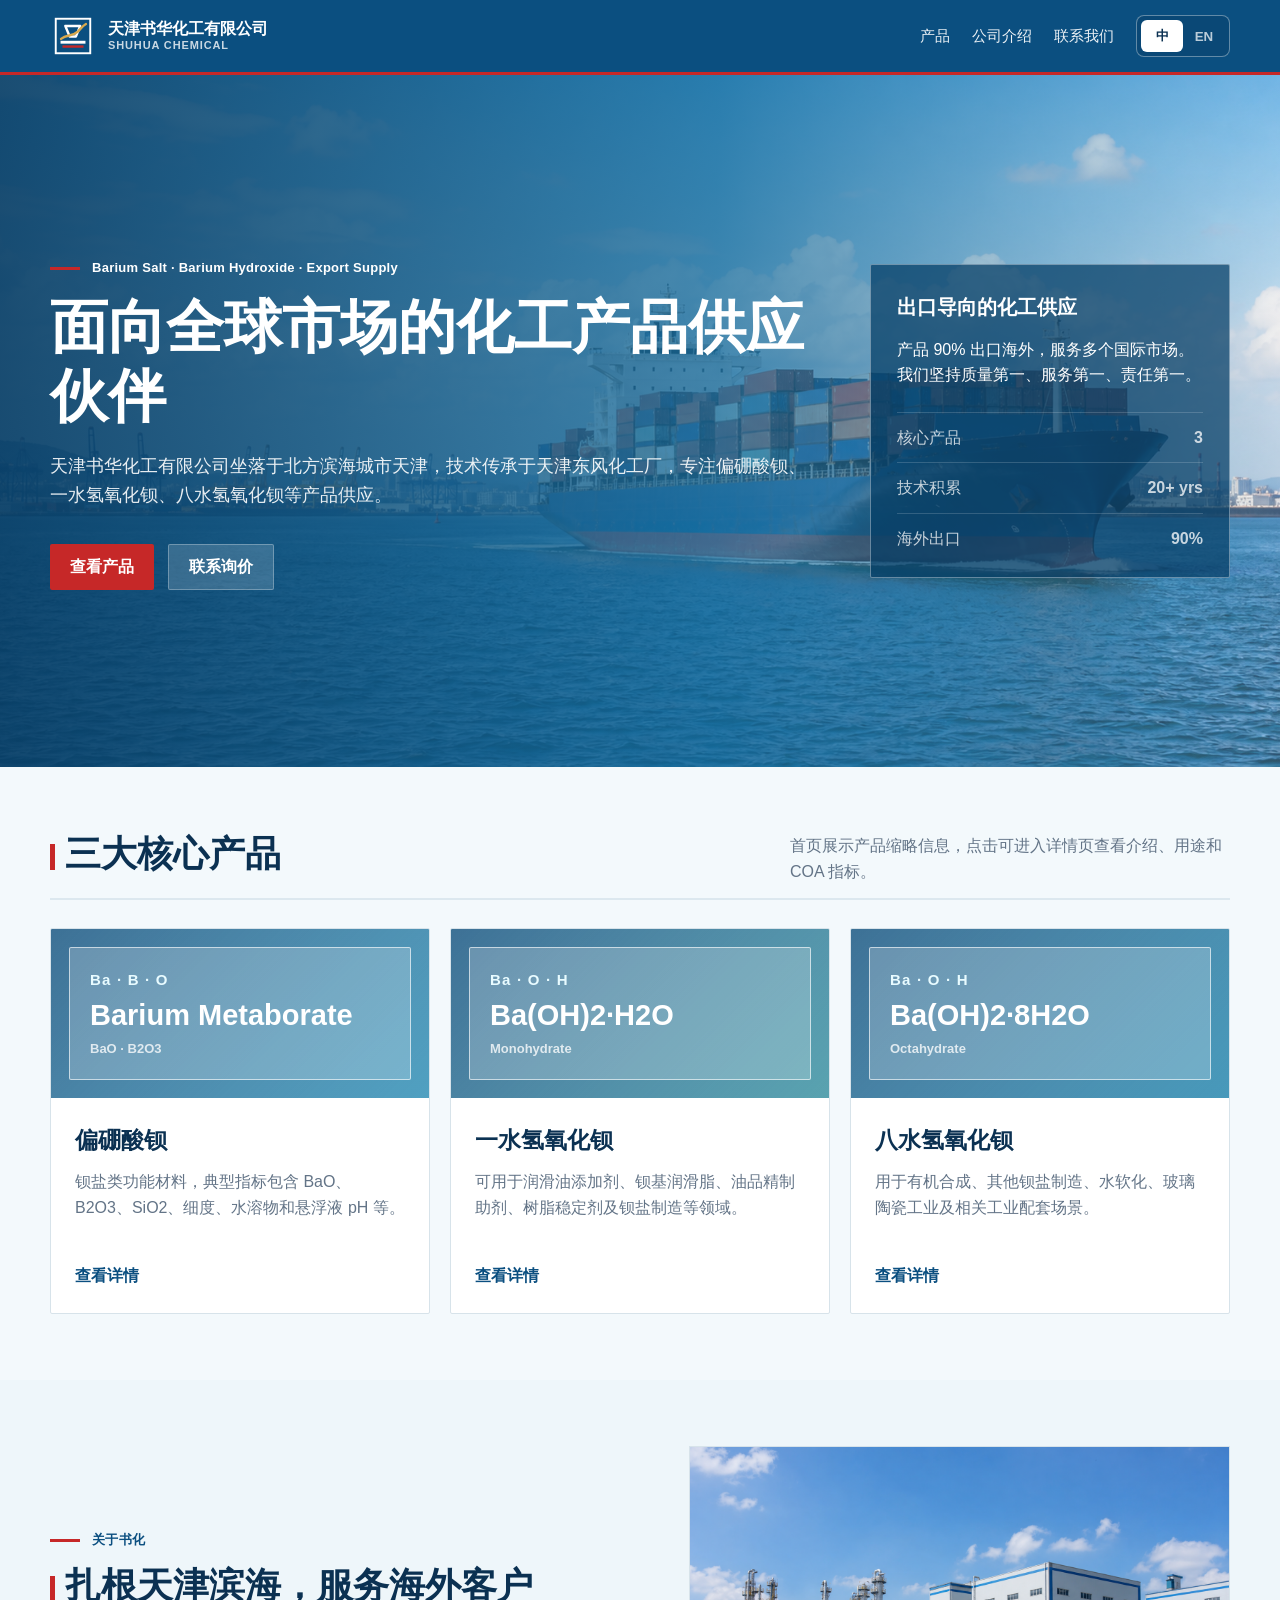
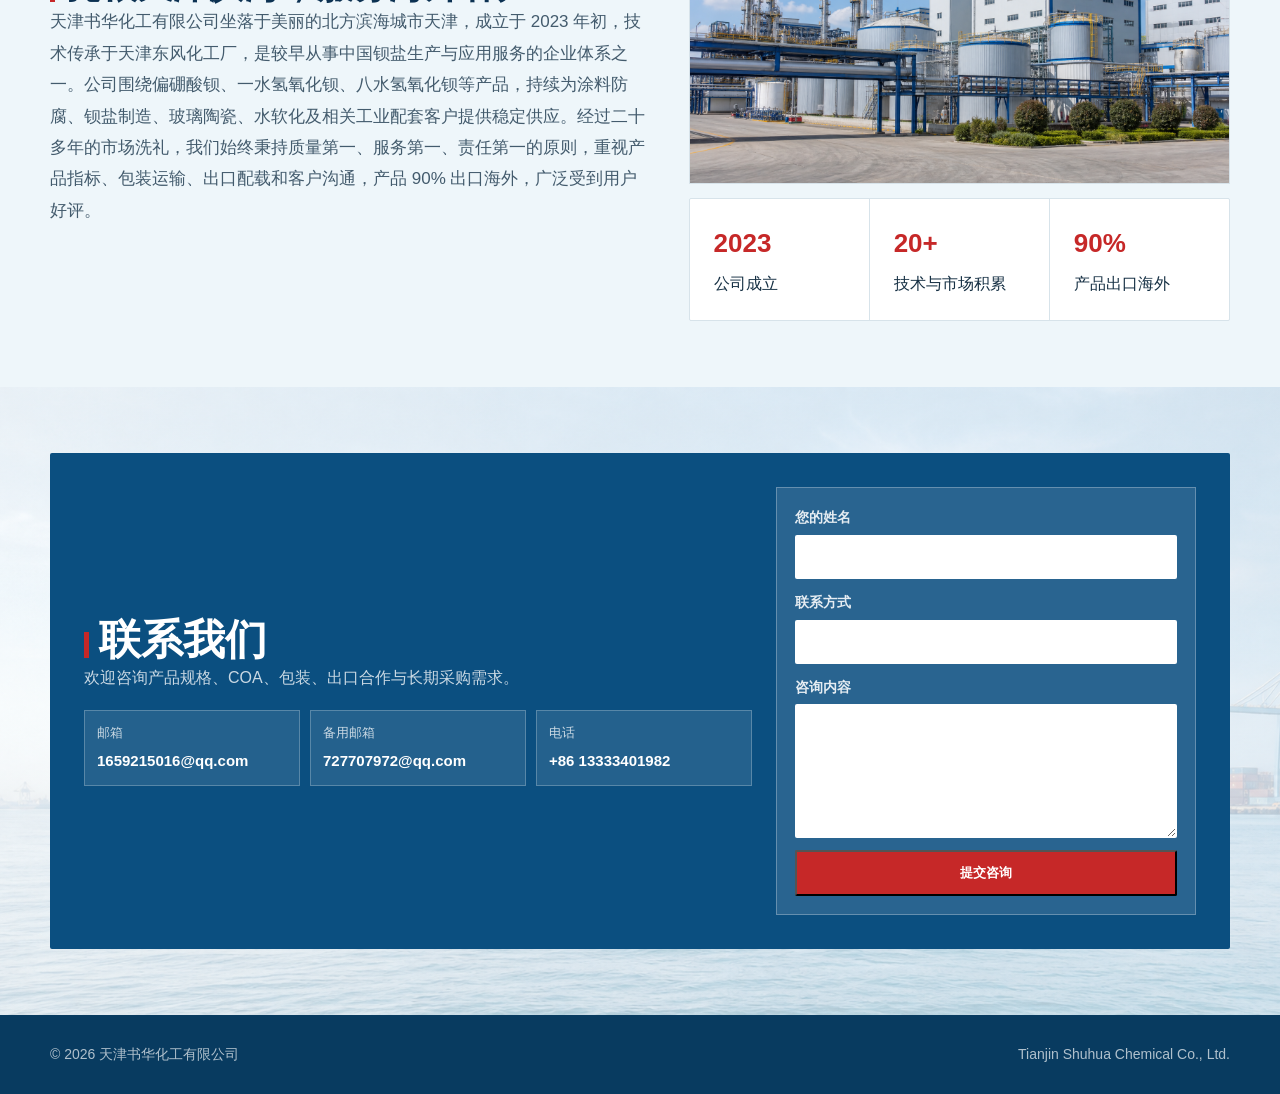
==== index.html @ 2c710e50 "Add files via upload" ====
<!doctype html>
<html lang="zh-CN" data-lang="zh">
<head>
  <meta charset="utf-8">
  <meta name="viewport" content="width=device-width, initial-scale=1">
  <title>天津书华化工有限公司 | Tianjin Shuhua Chemical Co., Ltd.</title>
  <link rel="stylesheet" href="styles.css">
</head>
<body>
  <header class="site-header">
    <nav class="nav" aria-label="Main navigation">
      <a class="brand" href="index.html">
        <img class="brand-logo" src="assets/logo.svg" alt="天津书华化工有限公司 logo">
        <span class="brand-name">
          <span data-zh>天津书华化工有限公司</span>
          <span data-en>Tianjin Shuhua Chemical Co., Ltd.</span>
          <small>SHUHUA CHEMICAL</small>
        </span>
      </a>
      <div class="nav-links">
        <a href="#products"><span data-zh>产品</span><span data-en>Products</span></a>
        <a href="#about"><span data-zh>公司介绍</span><span data-en>About</span></a>
        <a href="#contact"><span data-zh>联系我们</span><span data-en>Contact</span></a>
        <span class="lang-switch" aria-label="Language switch">
          <button type="button" data-set-lang="zh">中</button>
          <button type="button" data-set-lang="en">EN</button>
        </span>
      </div>
    </nav>
  </header>

  <main>
    <section class="hero">
      <div class="hero-inner">
        <div>
          <div class="eyebrow">Barium Salt · Barium Hydroxide · Export Supply</div>
          <h1>
            <span data-zh>面向全球市场的化工产品供应伙伴</span>
            <span data-en>Chemical Product Supply Partner for Global Markets</span>
          </h1>
          <p class="hero-copy">
            <span data-zh>天津书华化工有限公司坐落于北方滨海城市天津，技术传承于天津东风化工厂，专注偏硼酸钡、一水氢氧化钡、八水氢氧化钡等产品供应。</span>
            <span data-en>Tianjin Shuhua Chemical Co., Ltd. is based in the coastal city of Tianjin, with technical heritage from Tianjin Dongfeng Chemical Factory, focusing on barium metaborate and barium hydroxide products.</span>
          </p>
          <div class="actions">
            <a class="btn btn-primary" href="#products"><span data-zh>查看产品</span><span data-en>View Products</span></a>
            <a class="btn btn-light" href="#contact"><span data-zh>联系询价</span><span data-en>Send Inquiry</span></a>
          </div>
        </div>
        <aside class="hero-panel">
          <strong><span data-zh>出口导向的化工供应</span><span data-en>Export-Oriented Chemical Supply</span></strong>
          <p>
            <span data-zh>产品 90% 出口海外，服务多个国际市场。我们坚持质量第一、服务第一、责任第一。</span>
            <span data-en>90% of our products are exported overseas. We uphold quality first, service first, and responsibility first.</span>
          </p>
          <div class="port-lines">
            <div class="port-line"><span data-zh>核心产品</span><span data-en>Core Products</span><b>3</b></div>
            <div class="port-line"><span data-zh>技术积累</span><span data-en>Technical Heritage</span><b>20+ yrs</b></div>
            <div class="port-line"><span data-zh>海外出口</span><span data-en>Export Ratio</span><b>90%</b></div>
          </div>
        </aside>
      </div>
    </section>

    <section id="products">
      <div class="section-inner">
        <div class="section-title">
          <h2><span data-zh>三大核心产品</span><span data-en>Three Core Products</span></h2>
          <p><span data-zh>首页展示产品缩略信息，点击可进入详情页查看介绍、用途和 COA 指标。</span><span data-en>Product summaries are shown here. Open each product page for introduction, applications, and COA specifications.</span></p>
        </div>
        <div class="product-grid">
          <article class="product-card">
            <div class="product-art product-art-1">
              <div class="chem-card">
                <b>Ba · B · O</b>
                <strong>Barium Metaborate</strong>
                <small>BaO · B2O3</small>
              </div>
            </div>
            <div class="product-body">
              <h3><span data-zh>偏硼酸钡</span><span data-en>Barium Metaborate</span></h3>
              <p><span data-zh>钡盐类功能材料，典型指标包含 BaO、B2O3、SiO2、细度、水溶物和悬浮液 pH 等。</span><span data-en>A barium salt functional material with typical indicators including BaO, B2O3, SiO2, fineness, water-soluble substances, and suspension pH.</span></p>
              <a class="product-link" href="products/barium-metaborate.html"><span data-zh>查看详情</span><span data-en>Details</span></a>
            </div>
          </article>
          <article class="product-card">
            <div class="product-art product-art-2">
              <div class="chem-card">
                <b>Ba · O · H</b>
                <strong>Ba(OH)2·H2O</strong>
                <small>Monohydrate</small>
              </div>
            </div>
            <div class="product-body">
              <h3><span data-zh>一水氢氧化钡</span><span data-en>Barium Hydroxide Monohydrate</span></h3>
              <p><span data-zh>可用于润滑油添加剂、钡基润滑脂、油品精制助剂、树脂稳定剂及钡盐制造等领域。</span><span data-en>Used for lubricating oil additives, barium-based grease, oil refining additives, resin stabilizers, and barium salt manufacturing.</span></p>
              <a class="product-link" href="products/barium-hydroxide-monohydrate.html"><span data-zh>查看详情</span><span data-en>Details</span></a>
            </div>
          </article>
          <article class="product-card">
            <div class="product-art product-art-3">
              <div class="chem-card">
                <b>Ba · O · H</b>
                <strong>Ba(OH)2·8H2O</strong>
                <small>Octahydrate</small>
              </div>
            </div>
            <div class="product-body">
              <h3><span data-zh>八水氢氧化钡</span><span data-en>Barium Hydroxide Octahydrate</span></h3>
              <p><span data-zh>用于有机合成、其他钡盐制造、水软化、玻璃陶瓷工业及相关工业配套场景。</span><span data-en>Used in organic synthesis, other barium salt manufacturing, water softening, glass and ceramic industries, and related industrial applications.</span></p>
              <a class="product-link" href="products/barium-hydroxide-octahydrate.html"><span data-zh>查看详情</span><span data-en>Details</span></a>
            </div>
          </article>
        </div>
      </div>
    </section>

    <section id="about" class="about-band">
      <div class="section-inner about-grid">
        <div class="about-text">
          <div class="eyebrow"><span data-zh>关于书化</span><span data-en>About Shuhua</span></div>
          <h2><span data-zh>扎根天津滨海，服务海外客户</span><span data-en>Rooted in Tianjin, Serving Overseas Customers</span></h2>
          <p class="about-copy">
            <span data-zh>天津书华化工有限公司坐落于美丽的北方滨海城市天津，成立于 2023 年初，技术传承于天津东风化工厂，是较早从事中国钡盐生产与应用服务的企业体系之一。公司围绕偏硼酸钡、一水氢氧化钡、八水氢氧化钡等产品，持续为涂料防腐、钡盐制造、玻璃陶瓷、水软化及相关工业配套客户提供稳定供应。经过二十多年的市场洗礼，我们始终秉持质量第一、服务第一、责任第一的原则，重视产品指标、包装运输、出口配载和客户沟通，产品 90% 出口海外，广泛受到用户好评。</span>
            <span data-en>Tianjin Shuhua Chemical Co., Ltd. is located in Tianjin, a beautiful coastal city in northern China. Founded in early 2023, the company inherits technical experience from Tianjin Dongfeng Chemical Factory, one of the earlier enterprise systems engaged in barium salt production and application services in China. Focusing on Barium Metaborate, Barium Hydroxide Monohydrate, and Barium Hydroxide Octahydrate, we provide stable supply for coating anti-corrosion, barium salt manufacturing, glass and ceramic, water softening, and related industrial customers. With more than two decades of market experience, we adhere to quality first, service first, and responsibility first, with attention to product specifications, packing, transportation, export handling, and customer communication. 90% of our products are exported overseas and widely recognized by customers.</span>
          </p>
        </div>
        <div class="about-media">
          <img src="assets/factory-shuhua.png" alt="Tianjin Shuhua Chemical factory image">
          <div class="stats">
            <div class="stat"><strong>2023</strong><span data-zh>公司成立</span><span data-en>Founded</span></div>
            <div class="stat"><strong>20+</strong><span data-zh>技术与市场积累</span><span data-en>Years of Experience</span></div>
            <div class="stat"><strong>90%</strong><span data-zh>产品出口海外</span><span data-en>Exported Overseas</span></div>
          </div>
        </div>
      </div>
    </section>

    <section id="contact" class="contact-strip">
      <div class="section-inner">
        <div class="contact-box">
          <div>
            <h2><span data-zh>联系我们</span><span data-en>Contact Us</span></h2>
            <p><span data-zh>欢迎咨询产品规格、COA、包装、出口合作与长期采购需求。</span><span data-en>Contact us for product specifications, COA, packing, export cooperation, and long-term purchasing needs.</span></p>
            <div class="contact-list" aria-label="Contact information">
              <a class="contact-item" href="mailto:1659215016@qq.com">
                <span><span data-zh>邮箱</span><span data-en>Email</span></span>
                <b>1659215016@qq.com</b>
              </a>
              <a class="contact-item" href="mailto:727707972@qq.com">
                <span><span data-zh>备用邮箱</span><span data-en>Alternate Email</span></span>
                <b>727707972@qq.com</b>
              </a>
              <a class="contact-item" href="tel:+8613333401982">
                <span><span data-zh>电话</span><span data-en>Phone</span></span>
                <b>+86 13333401982</b>
              </a>
            </div>
          </div>
          <form class="inquiry-form" data-inquiry-form>
            <label>
              <span data-zh>您的姓名</span><span data-en>Your Name</span>
              <input name="name" type="text" autocomplete="name">
            </label>
            <label>
              <span data-zh>联系方式</span><span data-en>Contact</span>
              <input name="contact" type="text" autocomplete="email">
            </label>
            <label>
              <span data-zh>咨询内容</span><span data-en>Message</span>
              <textarea name="message" rows="5" required></textarea>
            </label>
            <button class="btn btn-primary" type="submit"><span data-zh>提交咨询</span><span data-en>Submit Inquiry</span></button>
          </form>
        </div>
      </div>
    </section>
  </main>

  <footer>
    <div class="footer-inner">
      <span>© 2026 天津书华化工有限公司</span>
      <span>Tianjin Shuhua Chemical Co., Ltd.</span>
    </div>
  </footer>
  <script src="site.js"></script>
</body>
</html>
---- styles.css ----
:root {
  --navy: #0b3152;
  --deep: #11577a;
  --ocean: #1595bd;
  --cyan: #6dd5ef;
  --gold: #d8a94d;
  --ink: #102030;
  --muted: #637487;
  --line: rgba(255, 255, 255, 0.18);
  --paper: #f3f9fc;
  --white: #ffffff;
}

* {
  box-sizing: border-box;
}

html {
  scroll-behavior: smooth;
}

body {
  margin: 0;
  color: var(--ink);
  background: var(--paper);
  font-family: -apple-system, BlinkMacSystemFont, "Segoe UI", "PingFang SC", "Microsoft YaHei", sans-serif;
  line-height: 1.6;
  letter-spacing: 0;
}

a {
  color: inherit;
  text-decoration: none;
}

.site-header {
  position: sticky;
  top: 0;
  z-index: 20;
  border-bottom: 1px solid rgba(255, 255, 255, 0.14);
  background: rgba(13, 80, 119, 0.88);
  backdrop-filter: blur(18px);
}

.nav {
  width: min(1180px, calc(100% - 40px));
  min-height: 76px;
  margin: 0 auto;
  display: flex;
  align-items: center;
  justify-content: space-between;
  gap: 24px;
  color: var(--white);
}

.brand {
  display: flex;
  align-items: center;
  gap: 12px;
  min-width: 0;
  font-weight: 800;
}

.brand-logo {
  width: 46px;
  height: 46px;
  flex: 0 0 auto;
}

.brand-name {
  display: grid;
  gap: 1px;
  line-height: 1.16;
}

.brand-name small {
  color: rgba(255, 255, 255, 0.66);
  font-size: 11px;
  font-weight: 700;
  letter-spacing: 0.08em;
}

.nav-links {
  display: flex;
  align-items: center;
  gap: 24px;
  color: rgba(255, 255, 255, 0.82);
  font-size: 15px;
}

.lang-switch {
  display: inline-flex;
  padding: 4px;
  border: 1px solid rgba(255, 255, 255, 0.2);
  border-radius: 8px;
  background: rgba(255, 255, 255, 0.08);
}

.lang-switch button {
  min-width: 42px;
  min-height: 32px;
  border: 0;
  border-radius: 6px;
  color: rgba(255, 255, 255, 0.72);
  background: transparent;
  cursor: pointer;
  font-weight: 800;
}

.lang-switch button.active {
  color: var(--navy);
  background: var(--white);
}

.hero {
  position: relative;
  overflow: hidden;
  min-height: calc(100vh - 76px);
  color: var(--white);
  background:
    linear-gradient(100deg, rgba(9, 61, 97, 0.84) 0%, rgba(20, 113, 151, 0.68) 48%, rgba(91, 198, 221, 0.42) 100%),
    url("assets/hero-ship.png") center / cover no-repeat,
    linear-gradient(135deg, #0b537c, #7edff0);
}

.hero::after {
  content: "";
  position: absolute;
  inset: auto 0 0;
  height: 96px;
  background: linear-gradient(to bottom, transparent, var(--paper));
}

.hero-inner,
.section-inner {
  width: min(1180px, calc(100% - 40px));
  margin: 0 auto;
}

.hero-inner {
  position: relative;
  z-index: 1;
  display: grid;
  grid-template-columns: minmax(0, 1fr) 420px;
  align-items: center;
  gap: 56px;
  min-height: calc(100vh - 76px);
  padding: 72px 0 126px;
}

.eyebrow {
  display: inline-flex;
  align-items: center;
  gap: 12px;
  margin-bottom: 22px;
  color: #d8f7ff;
  font-size: 13px;
  font-weight: 900;
  letter-spacing: 0.08em;
  text-transform: uppercase;
}

.eyebrow::before {
  content: "";
  width: 38px;
  height: 2px;
  background: var(--gold);
}

h1,
h2,
h3,
p {
  margin-top: 0;
}

h1 {
  max-width: 850px;
  margin-bottom: 22px;
  font-size: clamp(42px, 6.5vw, 82px);
  line-height: 1.05;
  letter-spacing: 0;
}

.hero-copy {
  max-width: 720px;
  margin-bottom: 34px;
  color: rgba(255, 255, 255, 0.8);
  font-size: clamp(17px, 2vw, 21px);
}

.actions {
  display: flex;
  flex-wrap: wrap;
  gap: 14px;
}

.btn {
  display: inline-flex;
  align-items: center;
  justify-content: center;
  min-height: 46px;
  padding: 0 20px;
  border-radius: 7px;
  font-weight: 850;
}

.btn-primary {
  color: var(--navy);
  background: var(--gold);
}

.btn-light {
  color: var(--white);
  border: 1px solid rgba(255, 255, 255, 0.28);
  background: rgba(255, 255, 255, 0.1);
  backdrop-filter: blur(12px);
}

.hero-panel {
  padding: 26px;
  border: 1px solid rgba(255, 255, 255, 0.18);
  border-radius: 8px;
  background: rgba(255, 255, 255, 0.18);
  box-shadow: 0 24px 70px rgba(9, 61, 97, 0.2);
  backdrop-filter: blur(18px);
}

.hero-panel strong {
  display: block;
  margin-bottom: 14px;
  color: #fff;
  font-size: 20px;
}

.port-lines {
  display: grid;
  gap: 12px;
  margin-top: 24px;
}

.port-line {
  display: flex;
  justify-content: space-between;
  gap: 18px;
  padding-top: 12px;
  border-top: 1px solid rgba(255, 255, 255, 0.16);
  color: rgba(255, 255, 255, 0.76);
}

section {
  padding: 86px 0;
}

.section-title {
  display: flex;
  align-items: stretch;
  justify-content: space-between;
  gap: 30px;
  margin-bottom: 34px;
}

h2 {
  max-width: 740px;
  margin-bottom: 0;
  color: var(--navy);
  font-size: clamp(30px, 4vw, 48px);
  line-height: 1.15;
  letter-spacing: 0;
}

.section-title p {
  max-width: 440px;
  margin-bottom: 0;
  color: var(--muted);
}

.product-grid {
  display: grid;
  grid-template-columns: repeat(3, 1fr);
  gap: 20px;
}

.product-card {
  overflow: hidden;
  border: 1px solid rgba(10, 41, 71, 0.11);
  border-radius: 8px;
  background: var(--white);
  box-shadow: 0 18px 48px rgba(6, 26, 47, 0.08);
}

.product-art {
  min-height: 190px;
  padding: 22px;
  color: var(--white);
  background:
    linear-gradient(135deg, rgba(6, 26, 47, 0.3), rgba(12, 111, 145, 0.12)),
    var(--art);
  display: flex;
  align-items: end;
}

.product-art-1 {
  --art:
    radial-gradient(circle at 74% 24%, rgba(255, 255, 255, 0.86) 0 7px, transparent 8px),
    radial-gradient(circle at 64% 38%, rgba(255, 255, 255, 0.7) 0 5px, transparent 6px),
    linear-gradient(135deg, #14658d, #70d9ed);
}

.product-art-2 {
  --art:
    linear-gradient(155deg, rgba(255,255,255,0.24) 0 18%, transparent 18% 100%),
    radial-gradient(circle at 70% 30%, rgba(216,169,77,0.72), transparent 26%),
    linear-gradient(135deg, #176d98, #8fcae8);
}

.product-art-3 {
  --art:
    linear-gradient(130deg, rgba(255,255,255,0.18) 0 14%, transparent 14% 100%),
    radial-gradient(circle at 76% 24%, rgba(68,184,212,0.82), transparent 28%),
    linear-gradient(135deg, #1595bd, #0b3152);
}

.chem-card {
  width: 100%;
  min-height: 146px;
  display: grid;
  align-content: center;
  gap: 8px;
  padding: 20px;
  border: 1px solid rgba(255, 255, 255, 0.25);
  border-radius: 6px;
  background: rgba(255, 255, 255, 0.18);
  backdrop-filter: blur(10px);
}

.chem-card b {
  color: #e8fbff;
  font-size: 15px;
  letter-spacing: 0.08em;
}

.chem-card strong {
  color: #fff;
  font-size: clamp(24px, 3vw, 34px);
  line-height: 1.05;
}

.chem-card small {
  color: rgba(255, 255, 255, 0.78);
  font-size: 13px;
  font-weight: 850;
}

.product-body {
  padding: 24px;
}

.product-body h3 {
  margin-bottom: 10px;
  color: var(--navy);
  font-size: 23px;
}

.product-body p {
  min-height: 78px;
  color: var(--muted);
}

.product-link {
  display: inline-flex;
  color: var(--ocean);
  font-weight: 900;
}

.about-band {
  color: var(--white);
  background:
    linear-gradient(120deg, rgba(10, 76, 117, 0.9), rgba(19, 140, 178, 0.76)),
    url("assets/hero-ship.png") center / cover no-repeat;
}

.about-band h2 {
  color: var(--white);
}

.about-grid {
  display: grid;
  grid-template-columns: minmax(0, 1.05fr) minmax(360px, 0.95fr);
  gap: 40px;
  align-items: center;
}

.about-copy {
  color: rgba(255, 255, 255, 0.78);
  font-size: 18px;
}

.about-text {
  padding: 10px 0;
}

.about-media {
  display: grid;
  gap: 14px;
}

.about-media img {
  display: block;
  width: 100%;
  aspect-ratio: 16 / 10;
  object-fit: cover;
  border: 1px solid #d7e3ea;
}

.stats {
  display: grid;
  grid-template-columns: repeat(3, 1fr);
  gap: 1px;
  overflow: hidden;
  border: 1px solid rgba(255, 255, 255, 0.16);
  border-radius: 8px;
  background: rgba(255, 255, 255, 0.16);
}

.stat {
  padding: 24px;
  background: rgba(255, 255, 255, 0.08);
}

.stat strong {
  display: block;
  margin-bottom: 6px;
  color: var(--gold);
  font-size: 26px;
}

.contact-strip {
  position: relative;
  overflow: hidden;
  background:
    linear-gradient(rgba(231, 245, 250, 0.3), rgba(231, 245, 250, 0.3)),
    url("assets/contact-shipping.png") center / cover no-repeat;
}

.contact-box {
  display: grid;
  grid-template-columns: minmax(0, 1fr) auto;
  gap: 24px;
  align-items: center;
  padding: 34px;
  border-radius: 8px;
  color: var(--white);
  background: linear-gradient(135deg, #0d5f8d, #37bad4);
}

.contact-box h2 {
  color: var(--white);
  font-size: clamp(28px, 4vw, 42px);
}

.contact-box p {
  max-width: 680px;
  margin-bottom: 0;
  color: rgba(255, 255, 255, 0.78);
}

.contact-list {
  display: grid;
  grid-template-columns: repeat(3, minmax(0, 1fr));
  gap: 10px;
  margin-top: 20px;
}

.contact-item {
  display: grid;
  gap: 4px;
  min-height: 76px;
  padding: 12px;
  border: 1px solid rgba(255, 255, 255, 0.24);
  color: #fff;
  background: rgba(255, 255, 255, 0.1);
}

.contact-item span {
  color: rgba(255, 255, 255, 0.76);
  font-size: 13px;
}

.contact-item b {
  color: #fff;
  font-size: 15px;
  line-height: 1.35;
  word-break: break-word;
}

.inquiry-form {
  width: min(420px, 100%);
  display: grid;
  gap: 12px;
  padding: 18px;
  border: 1px solid rgba(255, 255, 255, 0.28);
  background: rgba(255, 255, 255, 0.12);
}

.inquiry-form label {
  display: grid;
  gap: 6px;
  color: rgba(255, 255, 255, 0.88);
  font-size: 14px;
  font-weight: 800;
}

.inquiry-form input,
.inquiry-form textarea {
  width: 100%;
  border: 1px solid rgba(255, 255, 255, 0.38);
  border-radius: 2px;
  padding: 10px 12px;
  color: #102030;
  background: #fff;
  font: inherit;
}

.inquiry-form textarea {
  resize: vertical;
  min-height: 118px;
}

.page-hero {
  color: var(--white);
  background:
    linear-gradient(100deg, rgba(10, 76, 117, 0.88), rgba(72, 188, 214, 0.62)),
    url("assets/hero-ship.png") center / cover no-repeat;
}

.page-hero .section-inner {
  padding: 74px 0;
}

.page-hero h1 {
  margin-bottom: 16px;
  font-size: clamp(38px, 5vw, 68px);
}

.page-hero p {
  max-width: 820px;
  color: rgba(255, 255, 255, 0.78);
  font-size: 19px;
}

.detail-layout {
  display: grid;
  grid-template-columns: minmax(0, 1fr) 340px;
  gap: 28px;
  align-items: start;
}

.content-panel,
.side-panel {
  border: 1px solid rgba(10, 41, 71, 0.12);
  border-radius: 8px;
  background: var(--white);
  box-shadow: 0 18px 48px rgba(6, 26, 47, 0.06);
}

.content-panel {
  padding: 30px;
}

.side-panel {
  overflow: hidden;
}

.side-image {
  min-height: 260px;
  background: var(--art);
}

.product-photo {
  display: block;
  width: 100%;
  height: 260px;
  object-fit: contain;
  background: #080808;
}

.side-body {
  padding: 22px;
}

.info-list {
  display: grid;
  gap: 12px;
  margin: 0;
  padding: 0;
  list-style: none;
}

.info-list li {
  display: flex;
  justify-content: space-between;
  gap: 18px;
  padding-bottom: 12px;
  border-bottom: 1px solid rgba(10, 41, 71, 0.1);
}

.info-list span {
  color: var(--muted);
}

.placeholder-note {
  padding: 16px 18px;
  border-left: 4px solid var(--gold);
  background: #fff7e8;
  color: #6f572b;
}

.spec-grid {
  display: grid;
  grid-template-columns: repeat(2, minmax(0, 1fr));
  gap: 12px;
  margin: 22px 0 28px;
}

.spec-item {
  padding: 16px;
  border: 1px solid rgba(10, 41, 71, 0.12);
  border-radius: 8px;
  background: #f8fbfd;
}

.spec-item > span {
  display: block;
  color: var(--muted);
  font-size: 13px;
}

.spec-item b {
  display: block;
  margin-top: 4px;
  color: var(--navy);
}

.spec-item b span {
  color: inherit;
  font-size: inherit;
  font-weight: inherit;
}

.coa-table {
  width: 100%;
  border-collapse: collapse;
  margin-top: 18px;
  overflow: hidden;
  border: 1px solid rgba(10, 41, 71, 0.12);
  border-radius: 8px;
}

.coa-table th,
.coa-table td {
  padding: 13px 14px;
  border-bottom: 1px solid rgba(10, 41, 71, 0.1);
  text-align: left;
}

.coa-table th {
  color: var(--white);
  background: var(--deep);
}

.coa-table tr:last-child td {
  border-bottom: 0;
}

footer {
  padding: 28px 0;
  color: rgba(255, 255, 255, 0.68);
  background: var(--navy);
}

.footer-inner {
  width: min(1180px, calc(100% - 40px));
  margin: 0 auto;
  display: flex;
  justify-content: space-between;
  gap: 18px;
  font-size: 14px;
}

[data-lang="en"] [data-zh],
[data-lang="zh"] [data-en] {
  display: none;
}

/* Domestic corporate theme: cleaner, flatter, more traditional B2B chemical style. */
.site-header {
  border-bottom: 3px solid #c62828;
  background: #0b4f80;
  backdrop-filter: none;
}

.nav {
  min-height: 72px;
}

.brand-name small {
  color: rgba(255, 255, 255, 0.78);
}

.nav-links {
  gap: 22px;
  color: rgba(255, 255, 255, 0.92);
}

.lang-switch {
  border-color: rgba(255, 255, 255, 0.36);
  background: rgba(0, 0, 0, 0.08);
}

.hero {
  min-height: 560px;
  color: #fff;
  background:
    linear-gradient(90deg, rgba(9, 64, 104, 0.92) 0%, rgba(26, 111, 159, 0.78) 56%, rgba(255, 255, 255, 0.18) 100%),
    url("assets/hero-ship.png") center / cover no-repeat,
    #1c7bae;
}

.hero::after {
  display: none;
}

.hero-inner {
  min-height: 560px;
  grid-template-columns: minmax(0, 1fr) 360px;
  padding: 56px 0;
}

.eyebrow {
  margin-bottom: 14px;
  color: #fff;
  font-size: 13px;
  letter-spacing: 0.02em;
  text-transform: none;
}

.eyebrow::before {
  width: 30px;
  height: 3px;
  background: #c62828;
}

h1 {
  max-width: 780px;
  font-size: clamp(34px, 4.6vw, 58px);
  line-height: 1.18;
}

.hero-copy {
  max-width: 760px;
  color: rgba(255, 255, 255, 0.9);
  font-size: 18px;
}

.btn {
  border-radius: 2px;
}

.btn-primary {
  color: #fff;
  background: #c62828;
}

.btn-light {
  background: rgba(255, 255, 255, 0.16);
  backdrop-filter: none;
}

.hero-panel {
  border: 1px solid rgba(255, 255, 255, 0.36);
  border-radius: 2px;
  background: rgba(5, 62, 102, 0.72);
  box-shadow: none;
  backdrop-filter: none;
}

section {
  padding: 66px 0;
}

.section-title {
  align-items: flex-start;
  margin-bottom: 28px;
  padding-bottom: 14px;
  border-bottom: 2px solid #dce8ef;
}

h2 {
  font-size: clamp(26px, 3vw, 36px);
}

h2::before {
  content: "";
  display: inline-block;
  width: 5px;
  height: 26px;
  margin-right: 10px;
  vertical-align: -4px;
  background: #c62828;
}

.product-card,
.content-panel,
.side-panel,
.contact-box {
  border-radius: 2px;
  box-shadow: none;
}

.product-card {
  border: 1px solid #d7e3ea;
}

.product-art {
  min-height: 168px;
  padding: 18px;
  align-items: stretch;
  background:
    linear-gradient(135deg, rgba(12, 76, 122, 0.78), rgba(12, 116, 161, 0.48)),
    var(--art);
}

.product-art-1 {
  --art: linear-gradient(135deg, #e8f3f8, #8ec9df);
}

.product-art-2 {
  --art: linear-gradient(135deg, #eaf4f8, #9fcdbd);
}

.product-art-3 {
  --art: linear-gradient(135deg, #e8f4f8, #7dbbd2);
}

.chem-card {
  min-height: 128px;
  border-radius: 2px;
  border-color: rgba(255, 255, 255, 0.62);
  background: rgba(255, 255, 255, 0.22);
  backdrop-filter: none;
}

.chem-card strong {
  font-size: clamp(22px, 2.4vw, 29px);
}

.product-link {
  color: #0b4f80;
}

.about-band {
  color: #163044;
  background: #eef6fa;
}

.about-band h2 {
  color: var(--navy);
}

.about-band .eyebrow {
  color: #0b4f80;
}

.about-copy {
  color: #435b6d;
  font-size: 17px;
  line-height: 1.85;
}

.stats {
  border: 1px solid #d7e3ea;
  border-radius: 2px;
  background: #d7e3ea;
}

.stat {
  background: #fff;
}

.stat strong {
  color: #c62828;
}

.contact-box {
  color: #fff;
  background: #0b4f80;
  grid-template-columns: minmax(0, 1fr) minmax(320px, 420px);
}

.page-hero {
  background:
    linear-gradient(90deg, rgba(9, 64, 104, 0.92), rgba(26, 111, 159, 0.74)),
    url("assets/hero-ship.png") center / cover no-repeat;
}

.page-hero .section-inner {
  padding: 56px 0;
}

.page-hero h1 {
  font-size: clamp(32px, 4vw, 52px);
}

.coa-table th {
  background: #0b4f80;
}

footer {
  background: #083b60;
}

@media (max-width: 940px) {
  .nav {
    padding: 14px 0;
    align-items: flex-start;
  }

  .nav-links {
    gap: 12px;
    flex-wrap: wrap;
    justify-content: flex-end;
  }

  .hero-inner,
  .about-grid,
  .detail-layout {
    grid-template-columns: 1fr;
  }

  .hero-panel {
    max-width: 560px;
  }

  .product-grid {
    grid-template-columns: 1fr;
  }

  .section-title,
  .contact-box,
  .footer-inner {
    display: block;
  }

  .section-title p,
  .contact-box .btn {
    margin-top: 16px;
  }

  .contact-list {
    grid-template-columns: 1fr;
  }
}

@media (max-width: 640px) {
  .nav,
  .hero-inner,
  .section-inner,
  .footer-inner {
    width: min(100% - 28px, 1180px);
  }

  .nav {
    display: grid;
  }

  .nav-links {
    justify-content: flex-start;
  }

  .hero {
    min-height: auto;
  }

  .hero-inner {
    min-height: auto;
    padding: 58px 0 100px;
  }

  .actions {
    display: grid;
  }

  section {
    padding: 62px 0;
  }

  .stats {
    grid-template-columns: 1fr;
  }

  .spec-grid {
    grid-template-columns: 1fr;
  }

  .content-panel,
  .contact-box {
    padding: 22px;
  }
}
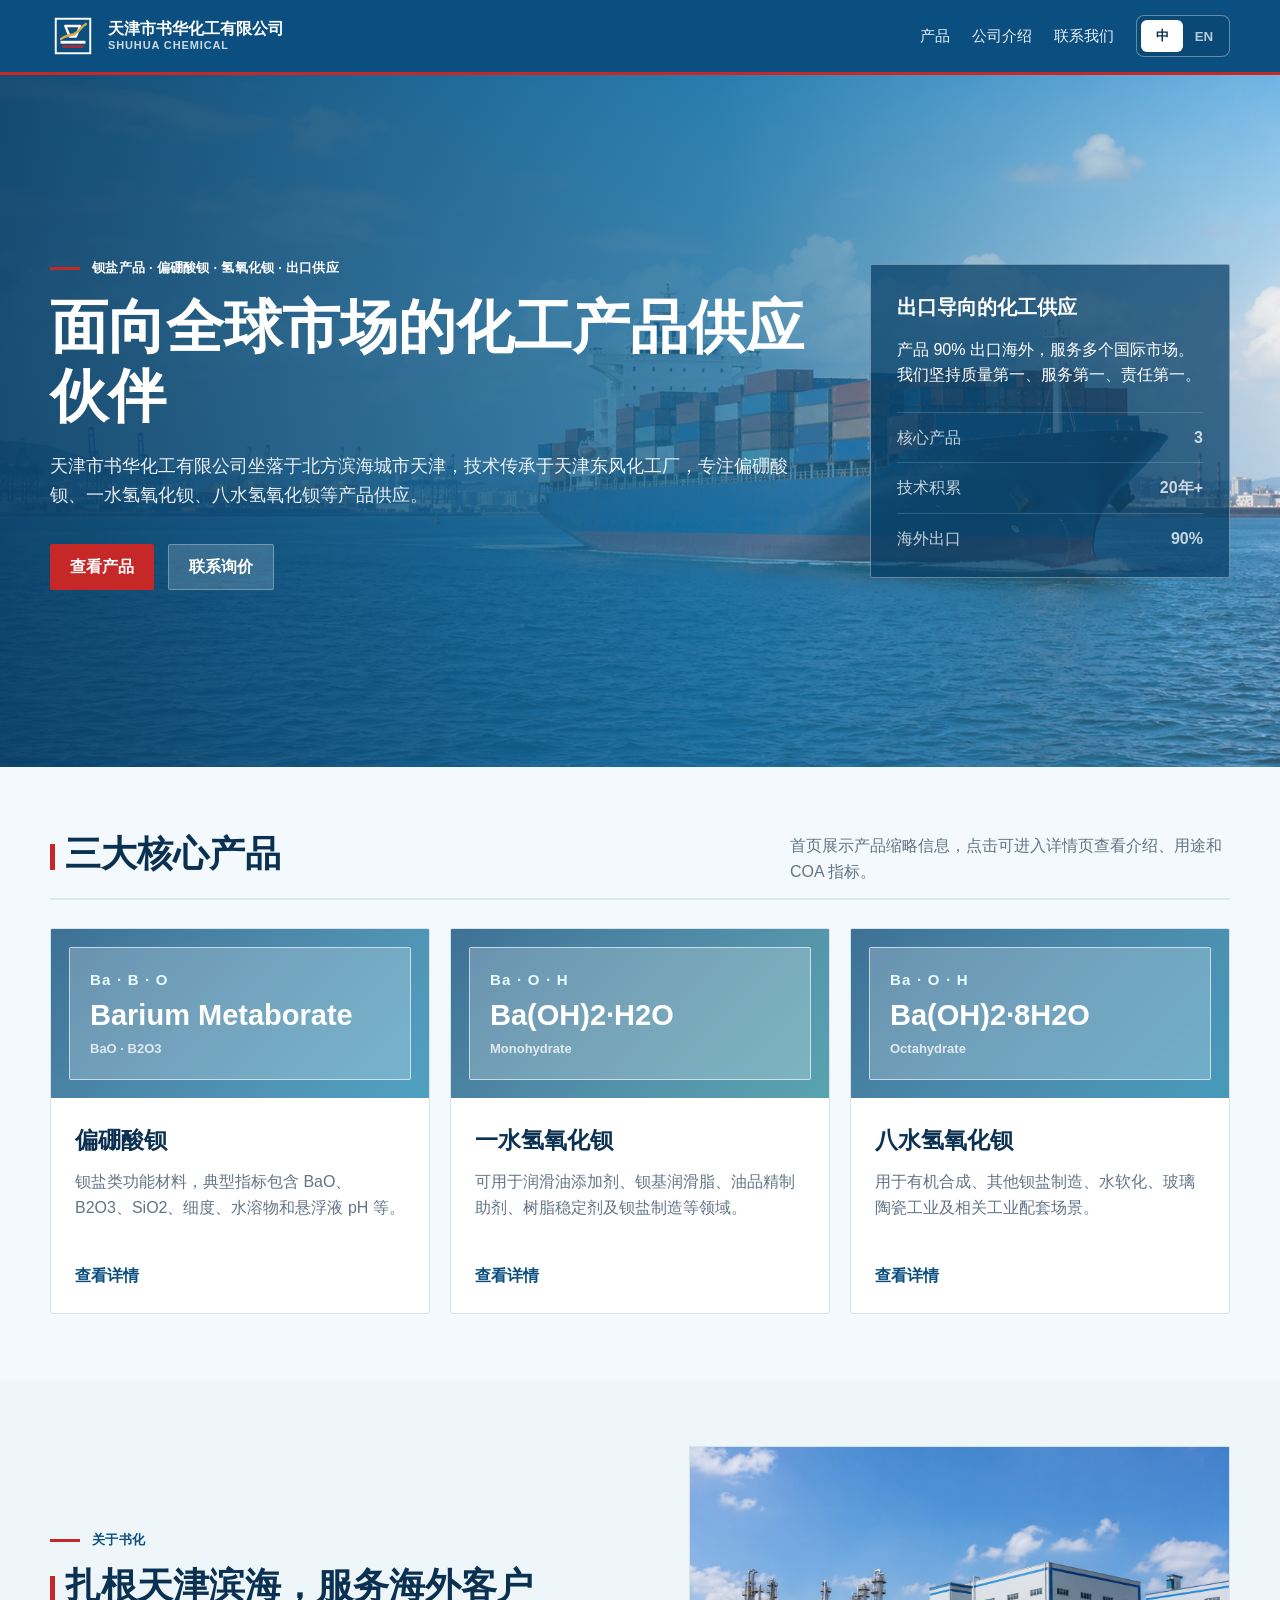
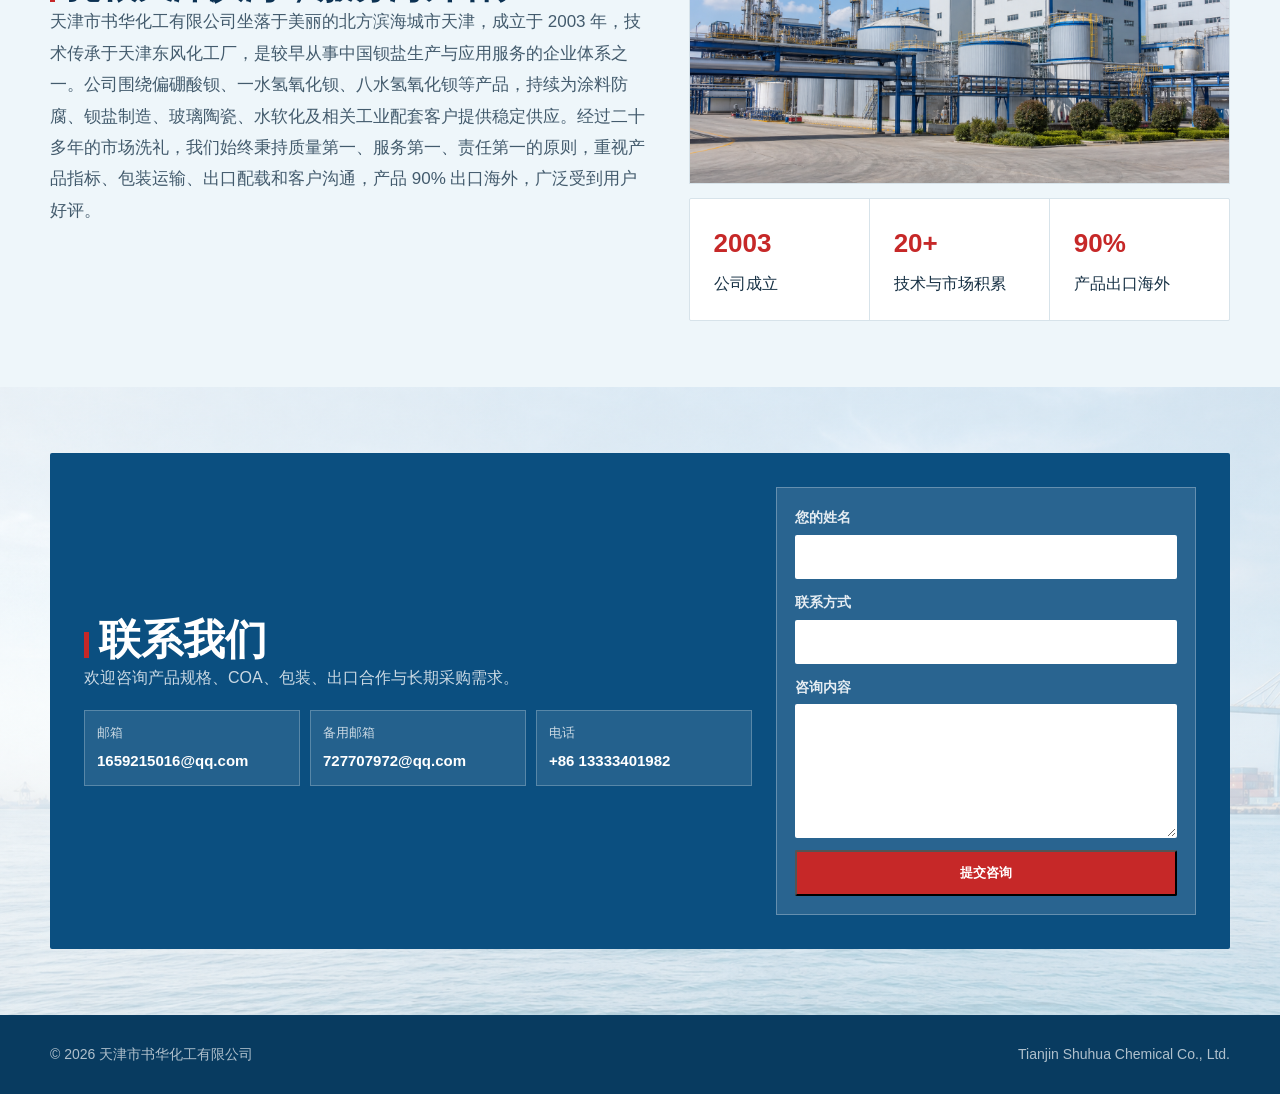
==== commit 16213239: "Add files via upload" ====
--- a/index.html
+++ b/index.html
@@ -3,16 +3,16 @@
 <head>
   <meta charset="utf-8">
   <meta name="viewport" content="width=device-width, initial-scale=1">
-  <title>天津书华化工有限公司 | Tianjin Shuhua Chemical Co., Ltd.</title>
+  <title>天津市书华化工有限公司 | Tianjin Shuhua Chemical Co., Ltd.</title>
   <link rel="stylesheet" href="styles.css">
 </head>
 <body>
   <header class="site-header">
     <nav class="nav" aria-label="Main navigation">
       <a class="brand" href="index.html">
-        <img class="brand-logo" src="assets/logo.svg" alt="天津书华化工有限公司 logo">
+        <img class="brand-logo" src="assets/logo.svg" alt="天津市书华化工有限公司 logo">
         <span class="brand-name">
-          <span data-zh>天津书华化工有限公司</span>
+          <span data-zh>天津市书华化工有限公司</span>
           <span data-en>Tianjin Shuhua Chemical Co., Ltd.</span>
           <small>SHUHUA CHEMICAL</small>
         </span>
@@ -33,13 +33,13 @@
     <section class="hero">
       <div class="hero-inner">
         <div>
-          <div class="eyebrow">Barium Salt · Barium Hydroxide · Export Supply</div>
+          <div class="eyebrow"><span data-zh>钡盐产品 · 偏硼酸钡 · 氢氧化钡 · 出口供应</span><span data-en>Barium Salt · Barium Metaborate · Barium Hydroxide · Export Supply</span></div>
           <h1>
             <span data-zh>面向全球市场的化工产品供应伙伴</span>
             <span data-en>Chemical Product Supply Partner for Global Markets</span>
           </h1>
           <p class="hero-copy">
-            <span data-zh>天津书华化工有限公司坐落于北方滨海城市天津，技术传承于天津东风化工厂，专注偏硼酸钡、一水氢氧化钡、八水氢氧化钡等产品供应。</span>
+            <span data-zh>天津市书华化工有限公司坐落于北方滨海城市天津，技术传承于天津东风化工厂，专注偏硼酸钡、一水氢氧化钡、八水氢氧化钡等产品供应。</span>
             <span data-en>Tianjin Shuhua Chemical Co., Ltd. is based in the coastal city of Tianjin, with technical heritage from Tianjin Dongfeng Chemical Factory, focusing on barium metaborate and barium hydroxide products.</span>
           </p>
           <div class="actions">
@@ -55,7 +55,7 @@
           </p>
           <div class="port-lines">
             <div class="port-line"><span data-zh>核心产品</span><span data-en>Core Products</span><b>3</b></div>
-            <div class="port-line"><span data-zh>技术积累</span><span data-en>Technical Heritage</span><b>20+ yrs</b></div>
+            <div class="port-line"><span data-zh>技术积累</span><span data-en>Technical Heritage</span><b><span data-zh>20年+</span><span data-en>20+ yrs</span></b></div>
             <div class="port-line"><span data-zh>海外出口</span><span data-en>Export Ratio</span><b>90%</b></div>
           </div>
         </aside>
@@ -121,14 +121,14 @@
           <div class="eyebrow"><span data-zh>关于书化</span><span data-en>About Shuhua</span></div>
           <h2><span data-zh>扎根天津滨海，服务海外客户</span><span data-en>Rooted in Tianjin, Serving Overseas Customers</span></h2>
           <p class="about-copy">
-            <span data-zh>天津书华化工有限公司坐落于美丽的北方滨海城市天津，成立于 2023 年初，技术传承于天津东风化工厂，是较早从事中国钡盐生产与应用服务的企业体系之一。公司围绕偏硼酸钡、一水氢氧化钡、八水氢氧化钡等产品，持续为涂料防腐、钡盐制造、玻璃陶瓷、水软化及相关工业配套客户提供稳定供应。经过二十多年的市场洗礼，我们始终秉持质量第一、服务第一、责任第一的原则，重视产品指标、包装运输、出口配载和客户沟通，产品 90% 出口海外，广泛受到用户好评。</span>
-            <span data-en>Tianjin Shuhua Chemical Co., Ltd. is located in Tianjin, a beautiful coastal city in northern China. Founded in early 2023, the company inherits technical experience from Tianjin Dongfeng Chemical Factory, one of the earlier enterprise systems engaged in barium salt production and application services in China. Focusing on Barium Metaborate, Barium Hydroxide Monohydrate, and Barium Hydroxide Octahydrate, we provide stable supply for coating anti-corrosion, barium salt manufacturing, glass and ceramic, water softening, and related industrial customers. With more than two decades of market experience, we adhere to quality first, service first, and responsibility first, with attention to product specifications, packing, transportation, export handling, and customer communication. 90% of our products are exported overseas and widely recognized by customers.</span>
+            <span data-zh>天津市书华化工有限公司坐落于美丽的北方滨海城市天津，成立于 2003 年，技术传承于天津东风化工厂，是较早从事中国钡盐生产与应用服务的企业体系之一。公司围绕偏硼酸钡、一水氢氧化钡、八水氢氧化钡等产品，持续为涂料防腐、钡盐制造、玻璃陶瓷、水软化及相关工业配套客户提供稳定供应。经过二十多年的市场洗礼，我们始终秉持质量第一、服务第一、责任第一的原则，重视产品指标、包装运输、出口配载和客户沟通，产品 90% 出口海外，广泛受到用户好评。</span>
+            <span data-en>Tianjin Shuhua Chemical Co., Ltd. is located in Tianjin, a beautiful coastal city in northern China. Founded in 2003, the company inherits technical experience from Tianjin Dongfeng Chemical Factory, one of the earlier enterprise systems engaged in barium salt production and application services in China. Focusing on Barium Metaborate, Barium Hydroxide Monohydrate, and Barium Hydroxide Octahydrate, we provide stable supply for coating anti-corrosion, barium salt manufacturing, glass and ceramic, water softening, and related industrial customers. With more than two decades of market experience, we adhere to quality first, service first, and responsibility first, with attention to product specifications, packing, transportation, export handling, and customer communication. 90% of our products are exported overseas and widely recognized by customers.</span>
           </p>
         </div>
         <div class="about-media">
           <img src="assets/factory-shuhua.png" alt="Tianjin Shuhua Chemical factory image">
           <div class="stats">
-            <div class="stat"><strong>2023</strong><span data-zh>公司成立</span><span data-en>Founded</span></div>
+            <div class="stat"><strong>2003</strong><span data-zh>公司成立</span><span data-en>Founded</span></div>
             <div class="stat"><strong>20+</strong><span data-zh>技术与市场积累</span><span data-en>Years of Experience</span></div>
             <div class="stat"><strong>90%</strong><span data-zh>产品出口海外</span><span data-en>Exported Overseas</span></div>
           </div>
@@ -179,7 +179,7 @@
 
   <footer>
     <div class="footer-inner">
-      <span>© 2026 天津书华化工有限公司</span>
+      <span>© 2026 天津市书华化工有限公司</span>
       <span>Tianjin Shuhua Chemical Co., Ltd.</span>
     </div>
   </footer>
